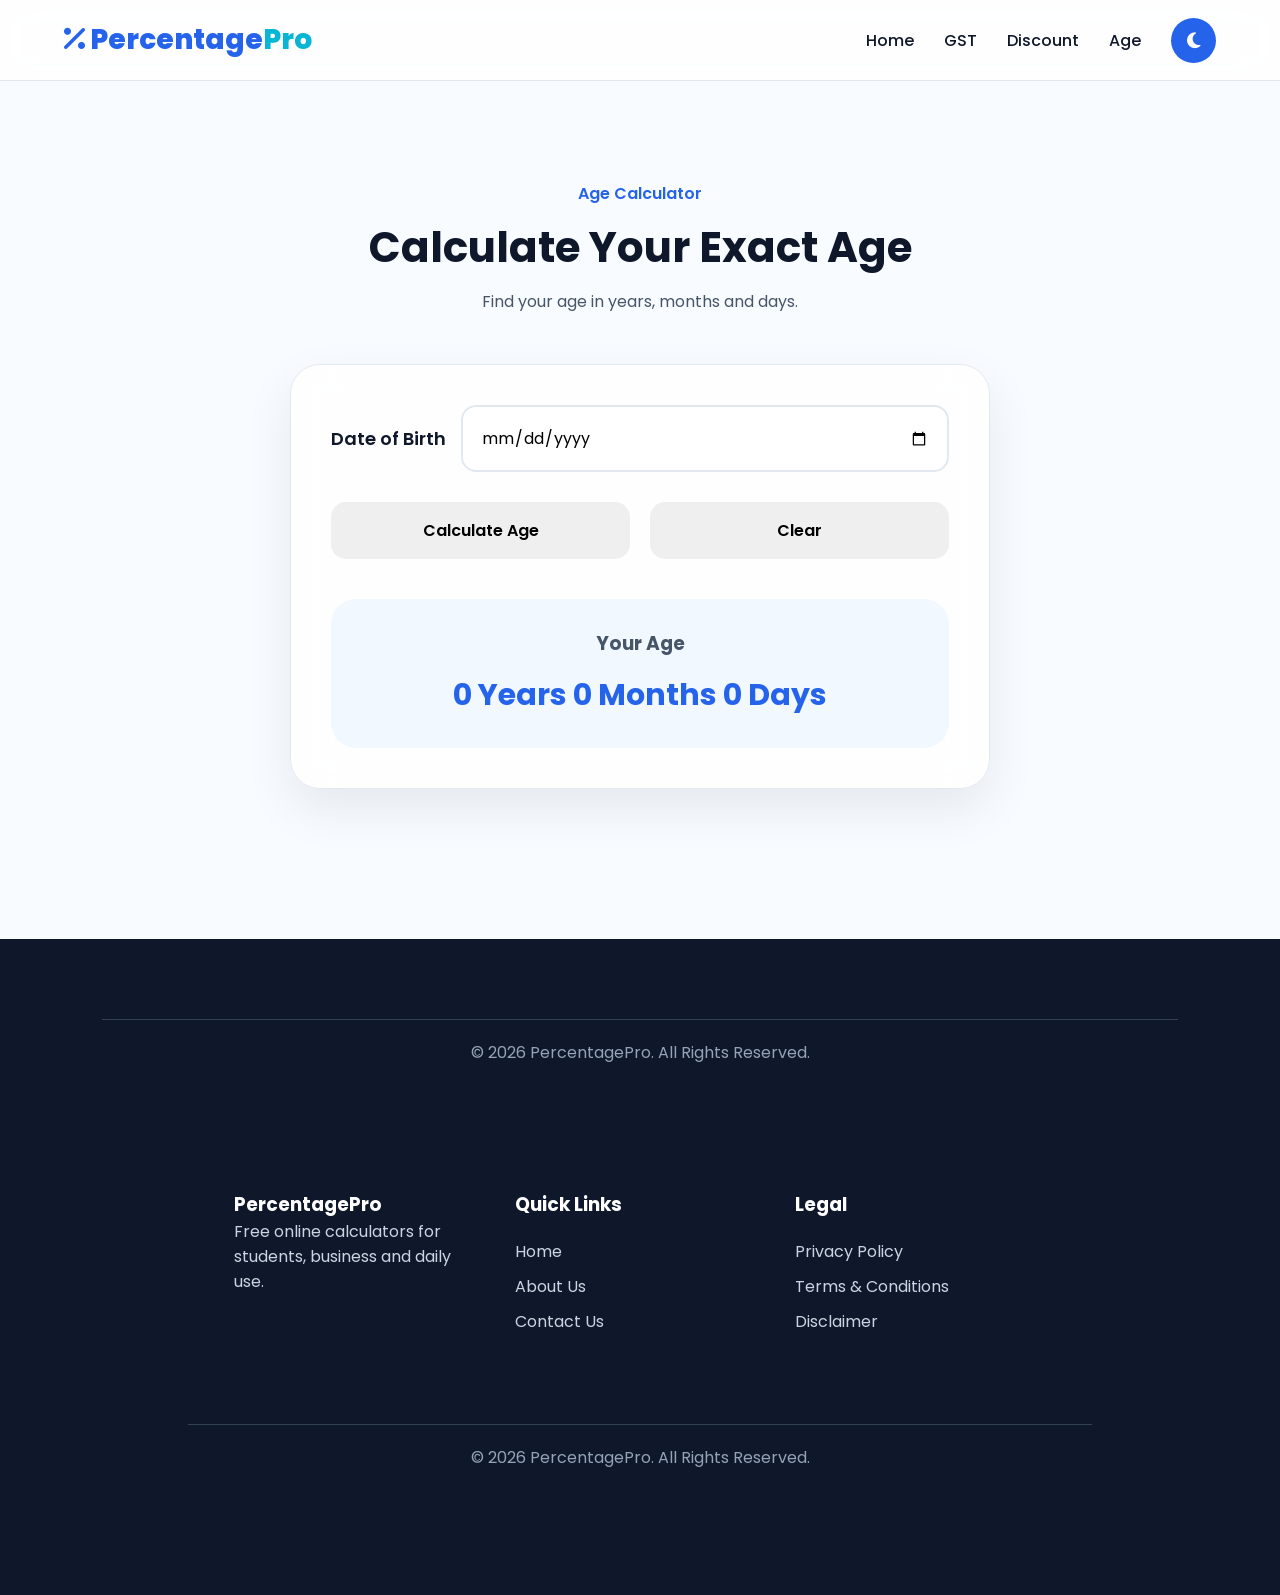
==== age.html @ 2018b249 "Add files via upload" ====
<!DOCTYPE html>
<html lang="en">

<head>
<meta property="og:title" content="PercentagePro - Free Online Calculators">


<meta property="og:description" content="Calculate percentage, GST, EMI, BMI, Age and more online calculators for free.">


<meta property="og:type" content="website">


<meta property="og:url" content="https://yourwebsite.com">


<meta property="og:image" content="logo.png">
<meta charset="UTF-8">

<meta name="viewport" content="width=device-width, initial-scale=1.0">


<title>
Age Calculator - Calculate Your Exact Age
</title>
<meta name="description" content="Free online calculators including Percentage Calculator, GST Calculator, EMI Calculator, BMI Calculator, Age Calculator and more. Calculate instantly with PercentagePro.">


<meta name="keywords" content="percentage calculator, gst calculator, discount calculator, age calculator, bmi calculator, cgpa calculator, emi calculator, loan calculator">


<meta name="author" content="PercentagePro">


<meta name="robots" content="index, follow">

<meta name="description" content="
Free online age calculator to calculate your exact age in years, months and days.
">


<link rel="stylesheet" href="style.css">


<link rel="stylesheet"
href="https://cdnjs.cloudflare.com/ajax/libs/font-awesome/6.7.2/css/all.min.css">


</head>


<body>


<header>

<nav class="navbar">


<div class="logo">

<i class="fa-solid fa-percent"></i>

Percentage<span>Pro</span>

</div>



<div class="nav-links">


<a href="index.html">
Home
</a>


<a href="gst.html">
GST
</a>


<a href="discount.html">
Discount
</a>


<a href="age.html">
Age
</a>


<button id="themeBtn">

<i class="fa-solid fa-moon"></i>

</button>


</div>


</nav>

</header>





<section class="calculator-section">


<div class="section-title">


<span>
Age Calculator
</span>


<h2>
Calculate Your Exact Age
</h2>


<p>
Find your age in years, months and days.
</p>


</div>






<div class="calculator-card">


<div class="input-box">


<label>
Date of Birth
</label>


<input 
type="date"
id="birthDate"
>


</div>





<div class="calc-buttons">


<button id="calculateAge">

Calculate Age

</button>



<button id="clearAge">

Clear

</button>


</div>






<div class="result-box">


<h3>
Your Age
</h3>


<div id="ageResult">

0 Years 0 Months 0 Days

</div>



</div>



</div>


</section>





<footer>


<div class="copyright">

<p>
© 2026 PercentagePro. All Rights Reserved.
</p>


</div>

<footer>


<div class="footer-container">


<div class="footer-about">


<h3>
PercentagePro
</h3>


<p>
Free online calculators for students,
business and daily use.
</p>


</div>




<div class="footer-links">


<h3>
Quick Links
</h3>


<a href="index.html">
Home
</a>


<a href="about.html">
About Us
</a>


<a href="contact.html">
Contact Us
</a>


</div>




<div class="footer-links">


<h3>
Legal
</h3>


<a href="privacy.html">
Privacy Policy
</a>


<a href="terms.html">
Terms & Conditions
</a>


<a href="disclaimer.html">
Disclaimer
</a>


</div>



</div>




<div class="copyright">


<p>

© 2026 PercentagePro. All Rights Reserved.

</p>


</div>



</footer>



<script src="age.js"></script>


</body>

</html>
---- style.css ----
/* ===================================
   PercentagePro V2
   Premium Style Sheet
=================================== */


/* Google Font */

@import url('https://fonts.googleapis.com/css2?family=Poppins:wght@400;500;600;700;800&display=swap');



/* Reset */

*{

    margin:0;
    padding:0;
    box-sizing:border-box;
    font-family:'Poppins',sans-serif;

}



html{

    scroll-behavior:smooth;

}



body{

    background:#f8fbff;
    color:#0f172a;
    overflow-x:hidden;

}



:root{

    --primary:#2563eb;
    --secondary:#06b6d4;
    --accent:#8b5cf6;

    --dark:#0f172a;

    --white:#ffffff;

    --light:#f8fbff;

    --text:#475569;

    --shadow:
    0 20px 50px rgba(15,23,42,.08);

}



/* Container */

.navbar,
.hero,
.calculator-section,
.stats-container,
.features,
.faq,
.newsletter,
.footer-container{

    width:90%;
    max-width:1200px;
    margin:auto;

}



/* Links */

a{

    text-decoration:none;

}



/* ===============================
        NAVBAR
================================ */


header{

    position:sticky;
    top:0;
    z-index:999;

    background:rgba(255,255,255,.8);

    backdrop-filter:blur(15px);

    border-bottom:1px solid #e2e8f0;

}



.navbar{

    height:80px;

    display:flex;

    justify-content:space-between;

    align-items:center;

}



.logo{

    font-size:28px;

    font-weight:800;

    color:var(--primary);

}



.logo span{

    color:var(--secondary);

}



.nav-links{

    display:flex;

    align-items:center;

    gap:30px;

}



.nav-links a{

    color:var(--dark);

    font-weight:500;

    transition:.3s;

}



.nav-links a:hover{

    color:var(--primary);

}



#themeBtn{

    width:45px;

    height:45px;

    border-radius:50%;

    border:none;

    background:var(--primary);

    color:white;

    cursor:pointer;

    font-size:18px;

}



/* ===============================
        HERO SECTION
================================ */


.hero{

    min-height:calc(100vh - 80px);

    display:grid;

    grid-template-columns:1fr 1fr;

    align-items:center;

    gap:50px;

}



.badge{

    display:inline-block;

    padding:8px 18px;

    background:#dbeafe;

    color:var(--primary);

    border-radius:50px;

    font-weight:600;

    margin-bottom:20px;

}



.hero h1{

    font-size:60px;

    line-height:1.15;

    font-weight:800;

}



.hero h1 span{

    background:linear-gradient(
        135deg,
        var(--primary),
        var(--secondary)
    );

    -webkit-background-clip:text;

    color:transparent;

}



.hero p{

    margin:25px 0;

    color:var(--text);

    font-size:18px;

    line-height:1.8;

}



.hero-buttons{

    display:flex;

    gap:20px;

}



.primary-btn,
.secondary-btn{

    padding:15px 35px;

    border-radius:50px;

    font-weight:600;

    transition:.3s;

}



.primary-btn{

    background:linear-gradient(
        135deg,
        var(--primary),
        var(--secondary)
    );

    color:white;

}



.secondary-btn{

    border:2px solid var(--primary);

    color:var(--primary);

}



.primary-btn:hover,
.secondary-btn:hover{

    transform:translateY(-5px);

}



/* Calculator Icon */


.calculator-icon{

    width:350px;

    height:350px;

    margin:auto;

    border-radius:50%;

    display:flex;

    align-items:center;

    justify-content:center;

    background:
    linear-gradient(
        135deg,
        #2563eb,
        #06b6d4
    );

    box-shadow:
    0 30px 60px rgba(37,99,235,.3);

    animation:float 4s infinite ease-in-out;

}



.calculator-icon i{

    font-size:150px;

    color:white;

}



@keyframes float{

    50%{

        transform:translateY(-20px);

    }

}


/* ===================================
      CALCULATOR SECTION
=================================== */


.calculator-section{

    padding:100px 0;

}



.section-title{

    text-align:center;

    margin-bottom:50px;

}



.section-title span{

    color:var(--primary);

    font-weight:600;

}



.section-title h2{

    font-size:42px;

    margin:10px 0;

}



.section-title p{

    color:var(--text);

}





/* Calculator Card */


.calculator-card{

    max-width:700px;

    margin:auto;

    padding:40px;

    background:rgba(255,255,255,.8);

    backdrop-filter:blur(20px);

    border-radius:30px;

    box-shadow:var(--shadow);

    border:1px solid #e2e8f0;

}





.input-box{

    display:flex;

    align-items:center;

    gap:15px;

    flex-wrap:wrap;

}



.input-box label{

    font-size:18px;

    font-weight:600;

}





.input-box input{

    flex:1;

    min-width:200px;

    padding:18px;

    border-radius:15px;

    border:2px solid #e2e8f0;

    outline:none;

    font-size:16px;

    transition:.3s;

}





.input-box input:focus{

    border-color:var(--primary);

    box-shadow:0 0 0 4px rgba(37,99,235,.15);

}





/* Calculator Buttons */


.calc-buttons{

    display:flex;

    gap:20px;

    margin-top:30px;

}



.calc-buttons button{

    flex:1;

    padding:16px;

    border:none;

    border-radius:15px;

    font-size:16px;

    font-weight:600;

    cursor:pointer;

    transition:.3s;

}





#calculateBtn{

    background:linear-gradient(
        135deg,
        var(--primary),
        var(--secondary)
    );

    color:white;

}





#clearBtn{

    background:#e2e8f0;

    color:var(--dark);

}





.calc-buttons button:hover{

    transform:translateY(-4px);

}





/* ===============================
        RESULT BOX
================================ */


.result-box{

    margin-top:40px;

    text-align:center;

    padding:30px;

    background:#f1f8ff;

    border-radius:25px;

}





.result-box h3{

    color:var(--text);

    margin-bottom:15px;

}





#result{

    font-size:55px;

    font-weight:800;

    color:var(--primary);

}





/* Result Buttons */


.result-actions{

    display:flex;

    justify-content:center;

    gap:15px;

    margin-top:25px;

}





.result-actions button{

    padding:13px 25px;

    border:none;

    border-radius:50px;

    color:white;

    font-weight:600;

    cursor:pointer;

    transition:.3s;

}





#copyBtn{

    background:#2563eb;

}





#shareBtn{

    background:#22c55e;

}





.result-actions button:hover{

    transform:translateY(-5px);

    box-shadow:0 10px 25px rgba(0,0,0,.15);

}





/* ===============================
        STATS SECTION
================================ */


.stats{

    padding:80px 0;

    background:
    linear-gradient(
        135deg,
        #2563eb,
        #06b6d4
    );

}



.stats-container{

    display:grid;

    grid-template-columns:
    repeat(4,1fr);

    gap:25px;

}





.stat-card{

    text-align:center;

    color:white;

    padding:35px;

    background:rgba(255,255,255,.15);

    backdrop-filter:blur(15px);

    border-radius:25px;

}





.stat-card h2{

    font-size:45px;

}





.stat-card p{

    margin-top:10px;

    color:#e0f2fe;

}

/* ===================================
        FEATURES SECTION
=================================== */


.features{

    padding:100px 0;

}



.feature-grid{

    display:grid;

    grid-template-columns:
    repeat(4,1fr);

    gap:25px;

}





.feature-card{

    background:white;

    padding:35px 25px;

    text-align:center;

    border-radius:25px;

    box-shadow:var(--shadow);

    transition:.35s;

    border:1px solid #e2e8f0;

}





.feature-card:hover{

    transform:translateY(-10px);

}





.feature-card i{

    font-size:45px;

    color:var(--primary);

    margin-bottom:20px;

}





.feature-card h3{

    margin-bottom:15px;

    font-size:22px;

}





.feature-card p{

    color:var(--text);

    line-height:1.7;

}





/* ===================================
        FAQ SECTION
=================================== */


.faq{

    padding:100px 0;

    background:#f8fbff;

}





.faq-container{

    max-width:900px;

    margin:auto;

}





.faq-item{

    background:white;

    padding:25px;

    margin-bottom:20px;

    border-radius:20px;

    box-shadow:var(--shadow);

    transition:.3s;

}





.faq-item:hover{

    transform:translateX(8px);

}





.faq-item h3{

    color:var(--primary);

    margin-bottom:12px;

}





.faq-item p{

    color:var(--text);

    line-height:1.8;

}





/* ===================================
        NEWSLETTER
=================================== */


.newsletter{

    padding:100px 0;

}





.newsletter-box{

    background:

    linear-gradient(
        135deg,
        #2563eb,
        #06b6d4
    );

    color:white;

    padding:60px;

    border-radius:35px;

    text-align:center;

}





.newsletter-box h2{

    font-size:38px;

    margin-bottom:15px;

}





.newsletter-box p{

    margin-bottom:30px;

    color:#e0f2fe;

}





.newsletter-form{

    display:flex;

    justify-content:center;

    gap:15px;

    flex-wrap:wrap;

}





.newsletter-form input{

    width:350px;

    max-width:100%;

    padding:17px 25px;

    border:none;

    border-radius:50px;

    outline:none;

    font-size:16px;

}





.newsletter-form button{

    padding:17px 35px;

    border:none;

    border-radius:50px;

    background:white;

    color:var(--primary);

    font-weight:700;

    cursor:pointer;

}





.newsletter-form button:hover{

    transform:translateY(-3px);

}

/* ===================================
        FOOTER
=================================== */


footer{

    background:#0f172a;

    color:white;

    padding-top:70px;

}



.footer-container{

    display:grid;

    grid-template-columns:
    repeat(3,1fr);

    gap:40px;

    padding-bottom:50px;

}





.footer-brand h2{

    font-size:30px;

    margin-bottom:15px;

}



.footer-brand span{

    color:#06b6d4;

}



.footer-brand p{

    color:#cbd5e1;

    line-height:1.8;

}





.footer-links h3{

    margin-bottom:20px;

}





.footer-links a{

    display:block;

    color:#cbd5e1;

    margin-bottom:12px;

    transition:.3s;

}





.footer-links a:hover{

    color:white;

    transform:translateX(5px);

}





.social{

    display:flex;

    gap:15px;

}





.social a{

    width:45px;

    height:45px;

    border-radius:50%;

    display:flex;

    align-items:center;

    justify-content:center;

    background:#1e293b;

    color:white;

    transition:.3s;

}





.social a:hover{

    background:var(--primary);

    transform:translateY(-5px);

}





.copyright{

    text-align:center;

    padding:25px;

    border-top:1px solid #1e293b;

    color:#94a3b8;

}





/* ===================================
        DARK MODE
=================================== */


body.dark{

    background:#020617;

    color:white;

}



body.dark header{

    background:rgba(2,6,23,.85);

}



body.dark .nav-links a{

    color:white;

}



body.dark .calculator-card,

body.dark .feature-card,

body.dark .faq-item{

    background:#1e293b;

    border-color:#334155;

}



body.dark .section-title h2,

body.dark .feature-card h3,

body.dark .faq-item h3{

    color:white;

}



body.dark .feature-card p,

body.dark .faq-item p{

    color:#cbd5e1;

}



body.dark .result-box{

    background:#172554;

}



body.dark input{

    background:#0f172a;

    color:white;

    border-color:#334155;

}





/* ===================================
        RESPONSIVE DESIGN
=================================== */


@media(max-width:1000px){


.hero{

    grid-template-columns:1fr;

    text-align:center;

}



.hero-buttons{

    justify-content:center;

}



.feature-grid{

    grid-template-columns:
    repeat(2,1fr);

}



.stats-container{

    grid-template-columns:
    repeat(2,1fr);

}


.footer-container{

    grid-template-columns:1fr 1fr;

}



}





@media(max-width:650px){



.navbar{

    height:auto;

    padding:20px 0;

    flex-direction:column;

    gap:20px;

}



.nav-links{

    flex-wrap:wrap;

    justify-content:center;

}



.hero h1{

    font-size:38px;

}



.calculator-icon{

    width:250px;

    height:250px;

}



.calculator-icon i{

    font-size:100px;

}



.input-box{

    flex-direction:column;

}



.input-box input{

    width:100%;

}



.calc-buttons{

    flex-direction:column;

}



#result{

    font-size:40px;

}



.feature-grid,

.stats-container,

.footer-container{

    grid-template-columns:1fr;

}



.newsletter-box{

    padding:35px 20px;

}



.newsletter-box h2{

    font-size:28px;

}


}

.history-section{

    padding:80px 0;

}


.history-box{

    max-width:700px;

    margin:auto;

    background:white;

    padding:30px;

    border-radius:25px;

    box-shadow:var(--shadow);

}


#historyList{

    list-style:none;

}


#historyList li{

    padding:15px;

    margin-bottom:12px;

    background:#f1f5f9;

    border-radius:12px;

}


#clearHistoryBtn{

    margin-top:20px;

    padding:12px 25px;

    border:none;

    border-radius:50px;

    background:#ef4444;

    color:white;

    cursor:pointer;

}

.tools-section{

    padding:100px 0;

}


.search-box{

    text-align:center;

    margin-bottom:40px;

}


#searchInput{

    width:400px;

    max-width:90%;

    padding:18px 25px;

    border-radius:50px;

    border:2px solid #e2e8f0;

    outline:none;

    font-size:16px;

}



.calculator-grid{

    display:grid;

    grid-template-columns:
    repeat(3,1fr);

    gap:25px;

}



.tool-card{

    background:white;

    padding:35px;

    text-align:center;

    border-radius:25px;

    box-shadow:var(--shadow);

    transition:.3s;

}



.tool-card:hover{

    transform:translateY(-10px);

}



.tool-card i{

    font-size:45px;

    color:var(--primary);

}



.tool-card h3{

    margin:20px 0 10px;

}



.tool-card p{

    color:var(--text);

}



.tool-card a{

    display:inline-block;

    margin-top:20px;

    padding:10px 25px;

    border-radius:50px;

    background:var(--primary);

    color:white;

}

select{

    flex:1;

    min-width:200px;

    padding:18px;

    border-radius:15px;

    border:2px solid #e2e8f0;

    font-size:16px;

}


.result-box p{

    font-size:20px;

    margin:15px;

    color:var(--text);

}


.result-box span{

    font-weight:700;

    color:var(--primary);

}

.result-box p{

    margin:15px 0;

    font-size:20px;

}


.result-box span{

    color:var(--primary);

    font-weight:700;

}

#ageResult{

    font-size:30px;

    font-weight:700;

    color:var(--primary);

}

#bmiResult{

    font-size:55px;

    font-weight:800;

    color:var(--primary);

}


#bmiStatus{

    font-size:20px;

    font-weight:600;

}

#percentageResult{

    font-size:45px;

    font-weight:800;

    color:var(--primary);

}

.result-box p{

    font-size:20px;

    margin:15px 0;

}


.result-box span{

    color:var(--primary);

    font-weight:700;

}

.scientific-card{

    max-width:420px;

    margin:auto;

    background:white;

    padding:30px;

    border-radius:25px;

    box-shadow:var(--shadow);

}



#display{

    width:100%;

    padding:20px;

    font-size:30px;

    margin-bottom:20px;

    border-radius:15px;

    border:2px solid #e2e8f0;

    text-align:right;

}



.scientific-buttons{

    display:grid;

    grid-template-columns:repeat(4,1fr);

    gap:15px;

}



.scientific-buttons button{

    padding:18px;

    border:none;

    border-radius:15px;

    background:#2563eb;

    color:white;

    font-size:18px;

    cursor:pointer;

}



.scientific-buttons button:hover{

    transform:scale(1.05);

}

.result-box span{

    color:var(--primary);

    font-weight:700;

}

footer{

    background:#0f172a;

    color:white;

    padding:50px 8%;

    margin-top:50px;

}



.footer-container{

    display:grid;

    grid-template-columns:
    repeat(3,1fr);

    gap:30px;

}



.footer-links a{

    display:block;

    color:#cbd5e1;

    margin:10px 0;

}



.footer-links a:hover{

    color:white;

}



.footer-about p{

    color:#cbd5e1;

}



.copyright{

    text-align:center;

    margin-top:30px;

    padding-top:20px;

    border-top:1px solid #334155;

}

@media(max-width:768px){

.footer-container{

    grid-template-columns:1fr;

}


.nav-links{

    flex-direction:column;

}

}
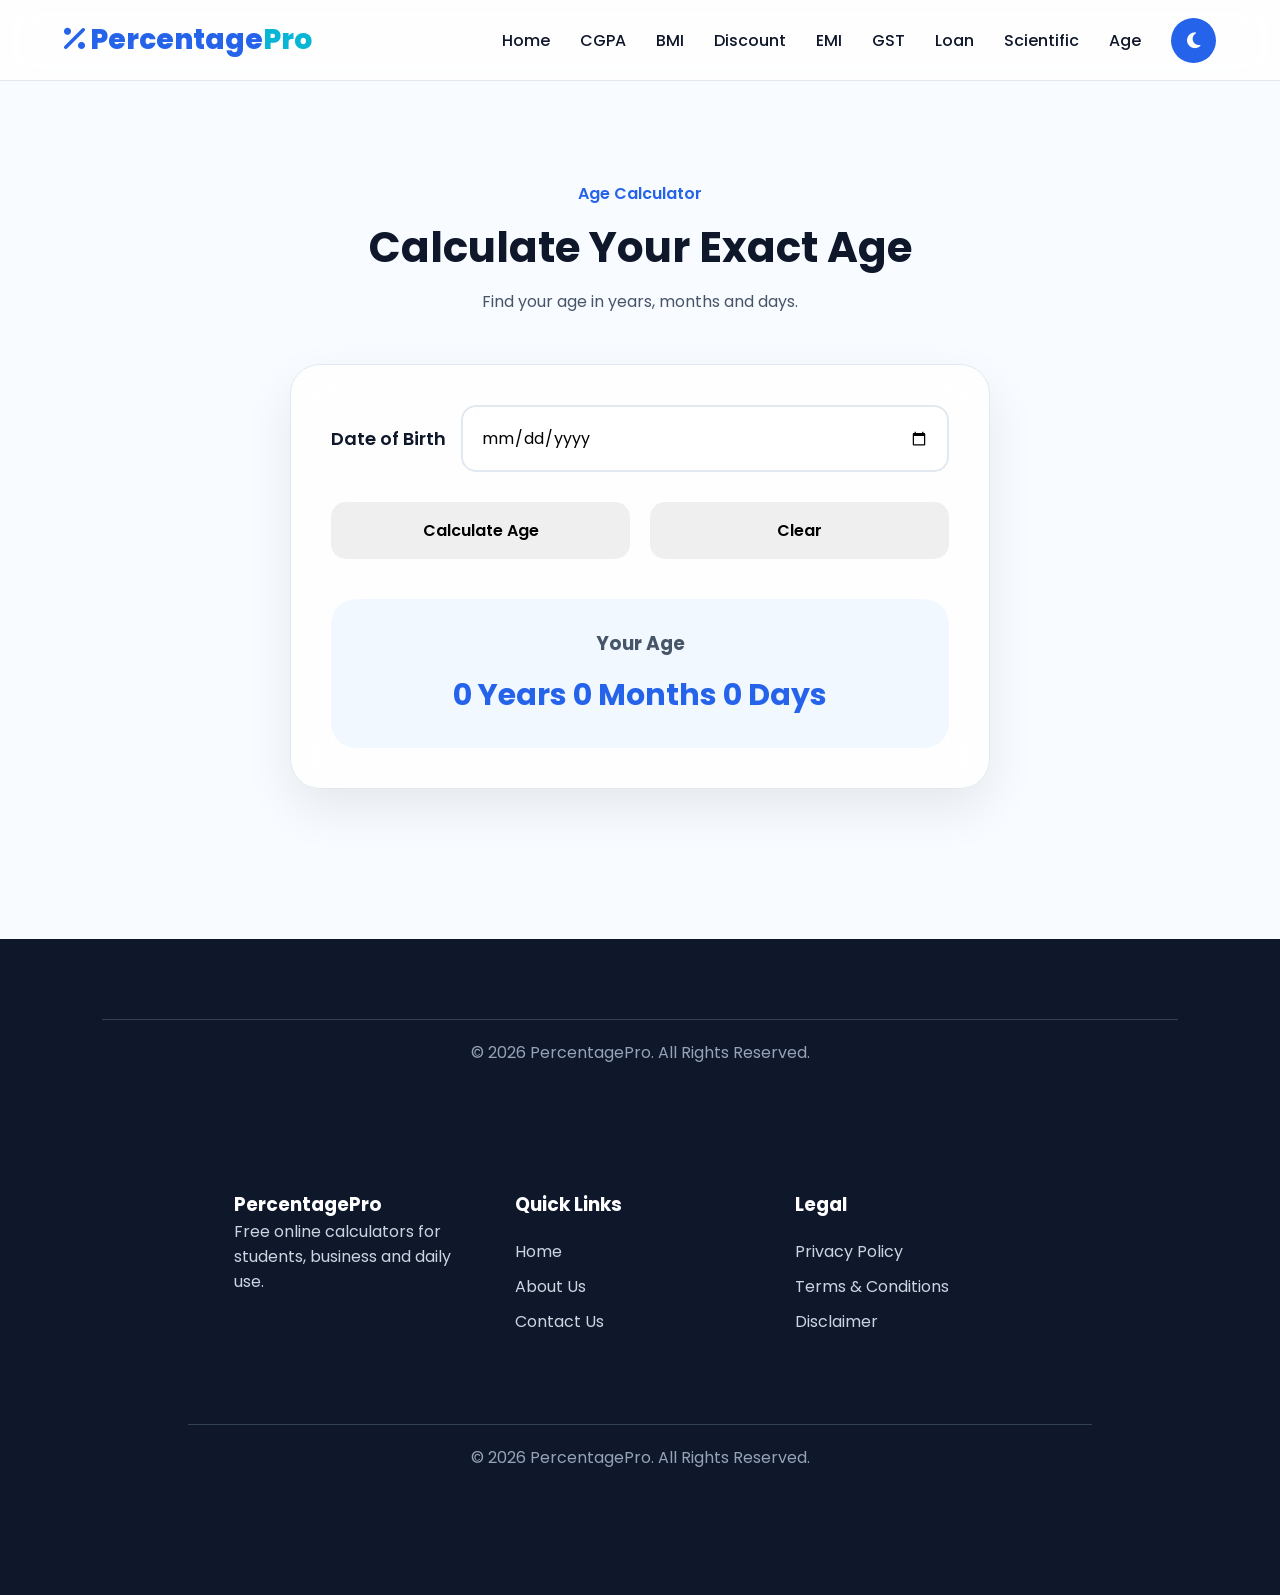
==== commit 1e11e179: "Update age.html" ====
--- a/age.html
+++ b/age.html
@@ -67,24 +67,29 @@
 
 
 
-<div class="nav-links">
-
+ <div class="nav-links">
 
 <a href="index.html">
 Home
 </a>
 
-
-<a href="gst.html">
-GST
-</a>
-
-
+<a href="cgpa.html">
+CGPA
+</a>
+<a href = "bmi.html">BMI</a>
 <a href="discount.html">
 Discount
 </a>
-
-
+<a href="emi.html">
+EMI
+</a>
+<a href="gst.html">GST</a>
+<a href="loan.html">
+Loan
+</a>
+<a href="scientific.html">
+Scientific
+</a>
 <a href="age.html">
 Age
 </a>
@@ -98,6 +103,10 @@
 
 
 </div>
+
+
+</nav>
+
 
 
 </nav>
@@ -333,4 +342,4 @@
 
 </body>
 
-</html>+</html>
